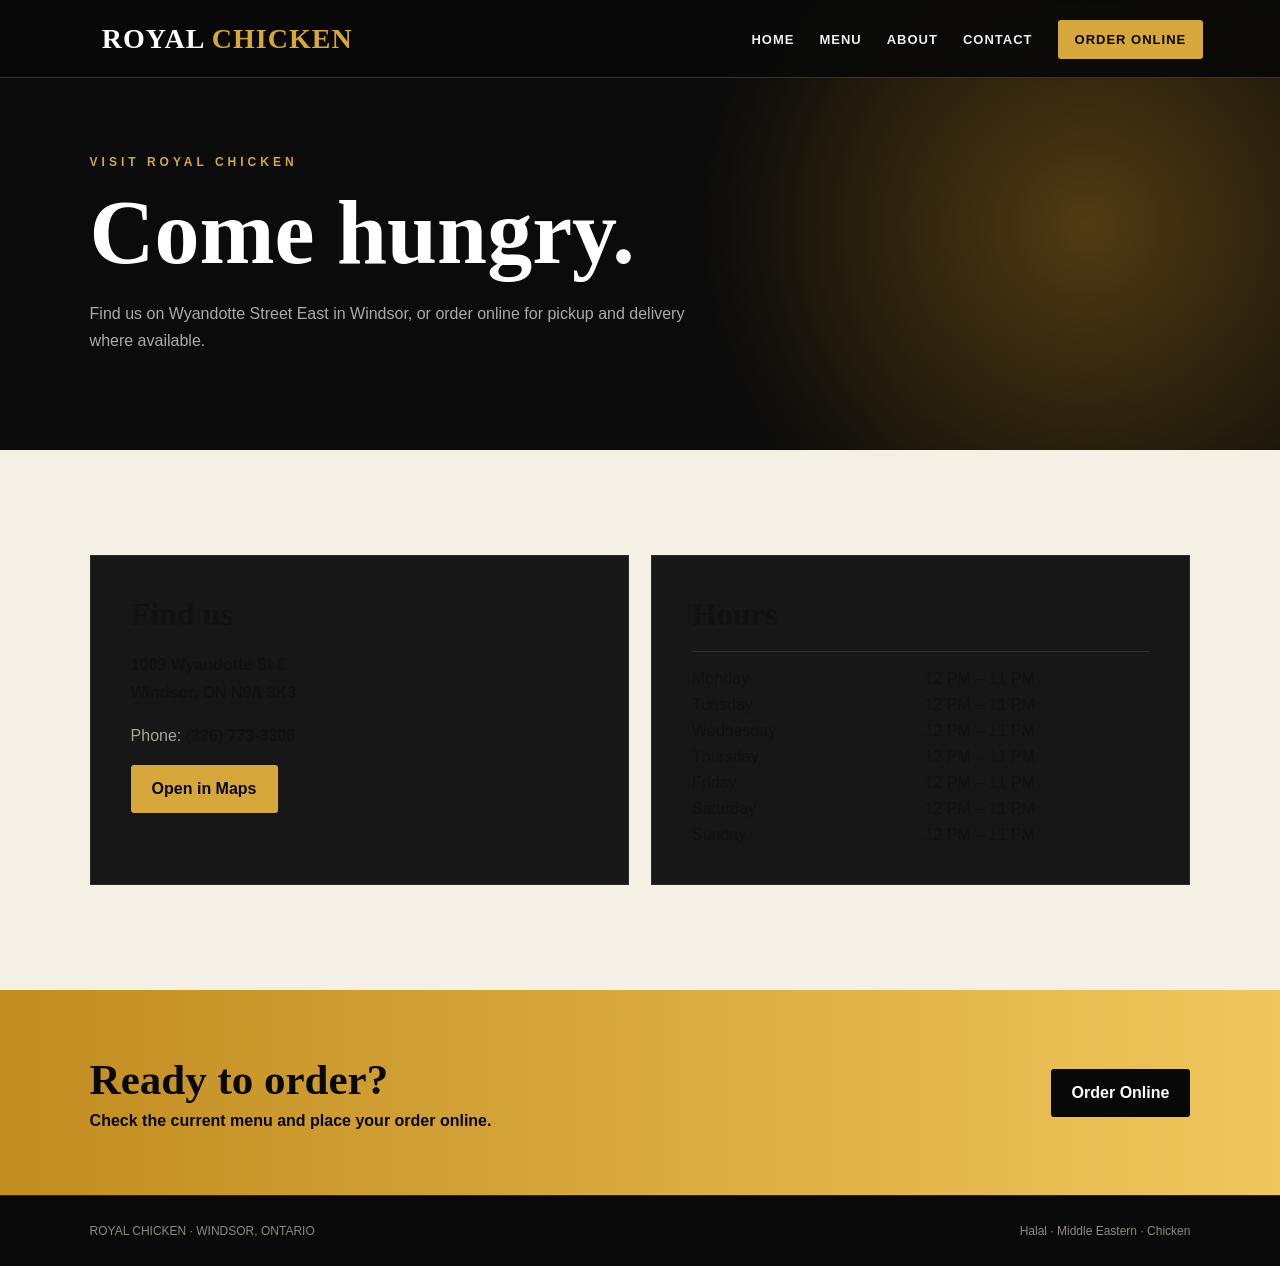
==== contact.html @ c107b050 "Add files via upload" ====
<!doctype html><html lang="en"><head><meta charset="utf-8"><meta name="viewport" content="width=device-width,initial-scale=1"><title>Royal Chicken — Contact</title><link rel="stylesheet" href="style.css"></head><body><nav><a class="logo" href="index.html">ROYAL <b>CHICKEN</b></a><div><a href="index.html">Home</a><a href="menu.html">Menu</a><a href="about.html">About</a><a href="contact.html">Contact</a><a class="order" href="https://www.ubereats.com/ca/store/royal-chicken/Nse8a4XnRPiCy6MXt8LmPw" target="_blank">Order Online</a></div></nav><main>
<section class="page-title"><div class="kicker">Visit Royal Chicken</div><h1>Come hungry.</h1><p>Find us on Wyandotte Street East in Windsor, or order online for pickup and delivery where available.</p></section>
<section class="cream"><div class="visit"><div class="box"><h3>Find us</h3><p><strong style="color:#111">1009 Wyandotte St E<br>Windsor, ON N9A 3K3</strong></p><p>Phone: <strong style="color:#111">(226) 773-3306</strong></p><a class="btn" href="https://www.google.com/maps/search/?api=1&query=1009+Wyandotte+St+E+Windsor+ON" target="_blank">Open in Maps</a></div><div class="box"><h3>Hours</h3><div class="hours"><span>Monday</span><span>12 PM – 11 PM</span><span>Tuesday</span><span>12 PM – 11 PM</span><span>Wednesday</span><span>12 PM – 11 PM</span><span>Thursday</span><span>12 PM – 11 PM</span><span>Friday</span><span>12 PM – 11 PM</span><span>Saturday</span><span>12 PM – 11 PM</span><span>Sunday</span><span>12 PM – 11 PM</span></div></div></div></section>
<div class="banner"><div><h2>Ready to order?</h2><p>Check the current menu and place your order online.</p></div><a class="btn" href="https://www.ubereats.com/ca/store/royal-chicken/Nse8a4XnRPiCy6MXt8LmPw" target="_blank">Order Online</a></div>
</main><footer><div>ROYAL CHICKEN · WINDSOR, ONTARIO</div><div>Halal · Middle Eastern · Chicken</div></footer></body></html>
---- style.css ----
:root{--black:#090909;--gold:#d6a73a;--gold2:#f1cb68;--cream:#f5f0e5;--gray:#bcb7ac}
*{box-sizing:border-box}html{scroll-behavior:smooth}body{margin:0;background:var(--black);color:#fff;font-family:Arial,Helvetica,sans-serif}
nav{position:fixed;z-index:20;top:0;left:0;right:0;height:78px;padding:0 6%;display:flex;align-items:center;justify-content:space-between;background:rgba(9,9,9,.94);border-bottom:1px solid rgba(214,167,58,.28);backdrop-filter:blur(10px)}
.logo{font:700 28px Georgia,serif;color:#fff}.logo b{color:var(--gold)}nav a{color:#eee;text-decoration:none;margin-left:25px;font-size:13px;font-weight:700;text-transform:uppercase;letter-spacing:1px}nav a:hover{color:var(--gold)}.order{background:var(--gold);color:#080808!important;padding:12px 17px;border-radius:3px}
.hero{min-height:92vh;padding:150px 7% 90px;display:grid;grid-template-columns:1fr 1fr;align-items:center;gap:60px;background:radial-gradient(circle at 80% 40%,#5a410f 0,transparent 32%),linear-gradient(120deg,#090909,#17130b)}
.kicker{text-transform:uppercase;letter-spacing:4px;color:var(--gold);font-weight:800;font-size:12px}.hero h1{font:700 clamp(58px,8vw,105px)/.86 Georgia,serif;margin:18px 0;letter-spacing:-4px}.hero p{font-size:18px;line-height:1.7;color:#d1ccc2;max-width:520px}.buttons{display:flex;gap:14px;margin-top:30px}.btn{display:inline-block;padding:15px 21px;background:var(--gold);color:#090909;text-decoration:none;font-weight:900;border-radius:3px}.btn.alt{background:transparent;color:#fff;border:1px solid #6e6658}.hero-art{height:590px;border:1px solid rgba(214,167,58,.35);position:relative;overflow:hidden;background:linear-gradient(145deg,#2a1d09,#a06c17 45%,#17100a)}.plate{position:absolute;width:72%;aspect-ratio:1;left:14%;top:16%;border-radius:50%;background:#f4efe2;box-shadow:0 30px 60px #000}.chicken{position:absolute;width:55%;height:30%;left:23%;top:36%;border-radius:50% 42% 48% 45%;background:linear-gradient(130deg,#6d260f,#d28132,#7a2b0e);transform:rotate(-8deg);box-shadow:0 15px 30px #000}.chicken:before{content:"";position:absolute;inset:25% 8%;background:repeating-linear-gradient(12deg,transparent 0 13px,rgba(20,10,4,.55) 14px 18px);border-radius:50%}.goldline{height:2px;width:85px;background:var(--gold);margin:24px 0}
section{padding:105px 7%}.cream{background:var(--cream);color:#111}.heading{display:flex;justify-content:space-between;gap:30px;align-items:end;margin-bottom:45px}.heading h2{font:700 52px/1 Georgia,serif;margin:0}.heading p{max-width:460px;color:#676158;line-height:1.7}.cards{display:grid;grid-template-columns:repeat(3,1fr);gap:18px}.card{background:#fff;border:1px solid #e1d8c8;padding:30px;min-height:240px}.card .num{color:#9a6d18;font-weight:900;letter-spacing:2px;font-size:12px}.card h3{font:700 29px Georgia;margin:17px 0 10px}.card p{color:#68635b;line-height:1.65}
.dark{background:#0f0f0f}.menu-grid{display:grid;grid-template-columns:1fr 1fr;gap:0 70px}.menu-item{padding:23px 0;border-bottom:1px solid #302c25}.top{display:flex;justify-content:space-between;font:700 21px Georgia;gap:15px}.price{color:var(--gold);white-space:nowrap}.menu-item p{color:#9f9a90;font-size:14px;line-height:1.5;margin:8px 0 0}
.banner{padding:65px 7%;background:linear-gradient(90deg,#c18c20,#f0c75d);color:#080808;display:flex;justify-content:space-between;align-items:center;gap:30px}.banner h2{font:700 43px Georgia;margin:0}.banner p{margin:8px 0 0;font-weight:700}.banner .btn{background:#080808;color:#fff}
.visit{display:grid;grid-template-columns:1fr 1fr;gap:22px}.box{padding:40px;background:#171717;border:1px solid #302c25}.box h3{font:700 32px Georgia;margin:0 0 18px}.box p,.box li{color:#aaa49a;line-height:1.7}.hours{display:grid;grid-template-columns:1fr 1fr;gap:8px;border-top:1px solid #332f28;padding-top:18px}
footer{padding:28px 7%;border-top:1px solid #29251e;color:#8f897e;display:flex;justify-content:space-between;font-size:12px}
.page-title{padding:155px 7% 80px;background:radial-gradient(circle at 85% 50%,#503b12,transparent 35%),#0b0b0b}.page-title h1{font:700 clamp(55px,8vw,90px) Georgia;margin:12px 0}.page-title p{color:#aaa;max-width:600px;line-height:1.7}
@media(max-width:800px){nav{height:65px}.logo{font-size:22px}nav a:not(.order){display:none}.hero{grid-template-columns:1fr;padding-top:120px}.hero-art{height:400px}.cards,.menu-grid,.visit{grid-template-columns:1fr}.heading{display:block}.heading p{margin-top:20px}.banner{display:block}.banner .btn{margin-top:20px}footer{display:block}footer div+div{margin-top:8px}}
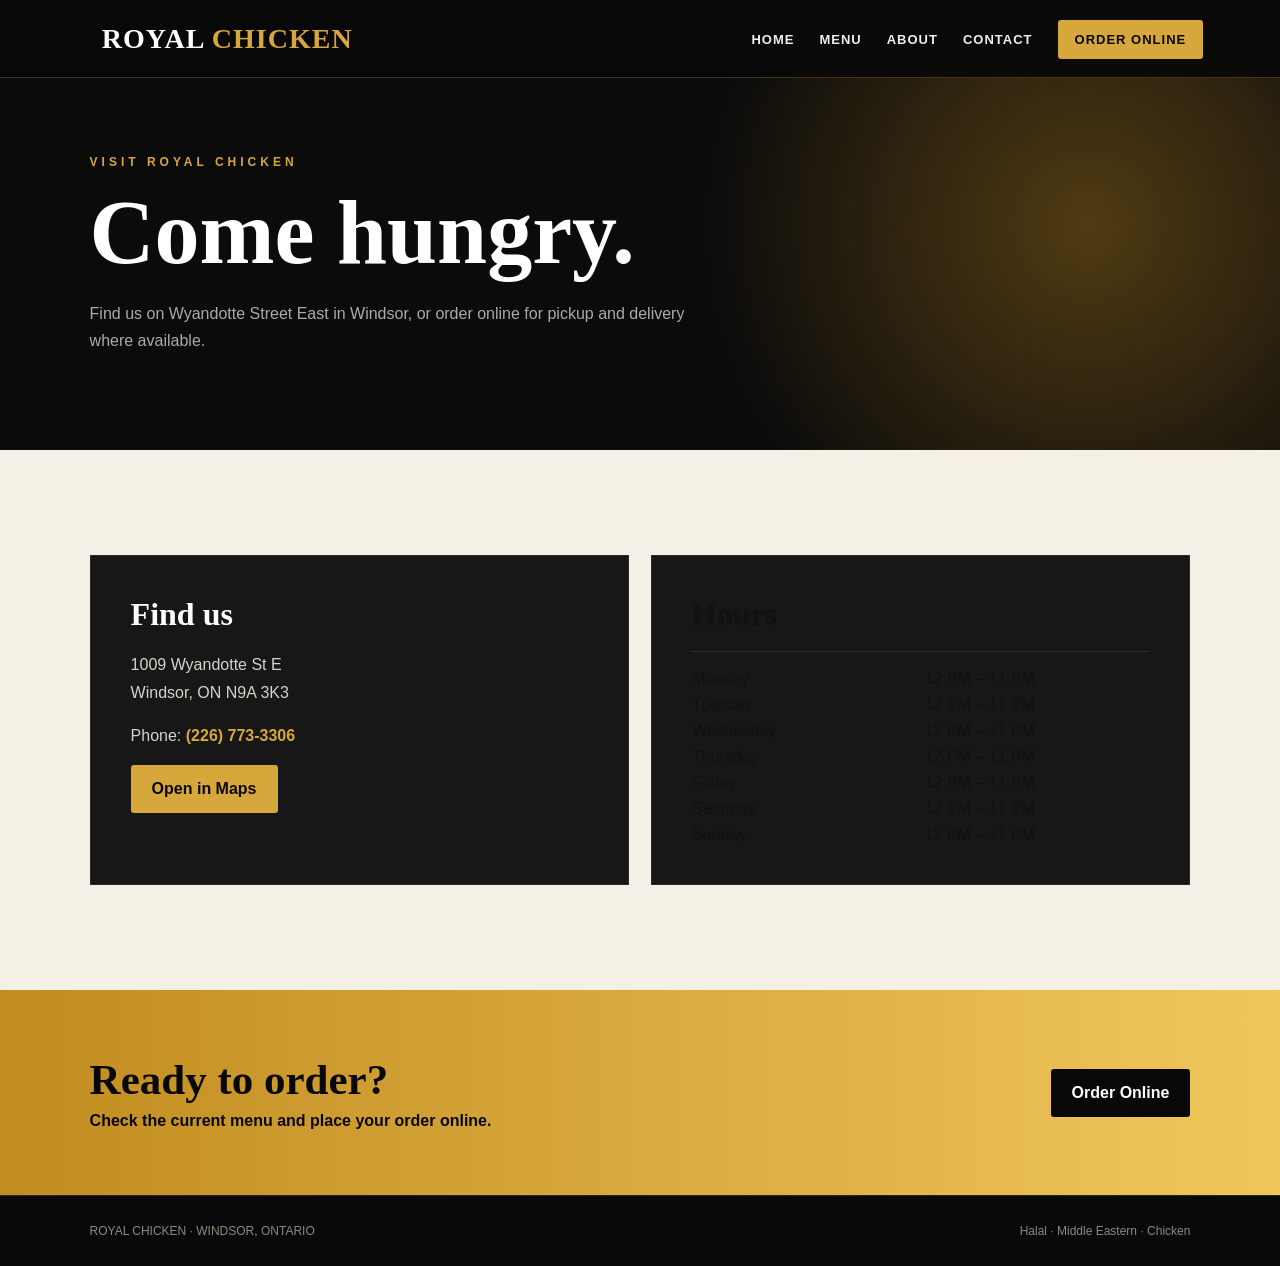
==== commit cd37242a: "Add files via upload" ====
--- a/contact.html
+++ b/contact.html
@@ -1,5 +1,5 @@
 <!doctype html><html lang="en"><head><meta charset="utf-8"><meta name="viewport" content="width=device-width,initial-scale=1"><title>Royal Chicken — Contact</title><link rel="stylesheet" href="style.css"></head><body><nav><a class="logo" href="index.html">ROYAL <b>CHICKEN</b></a><div><a href="index.html">Home</a><a href="menu.html">Menu</a><a href="about.html">About</a><a href="contact.html">Contact</a><a class="order" href="https://www.ubereats.com/ca/store/royal-chicken/Nse8a4XnRPiCy6MXt8LmPw" target="_blank">Order Online</a></div></nav><main>
 <section class="page-title"><div class="kicker">Visit Royal Chicken</div><h1>Come hungry.</h1><p>Find us on Wyandotte Street East in Windsor, or order online for pickup and delivery where available.</p></section>
-<section class="cream"><div class="visit"><div class="box"><h3>Find us</h3><p><strong style="color:#111">1009 Wyandotte St E<br>Windsor, ON N9A 3K3</strong></p><p>Phone: <strong style="color:#111">(226) 773-3306</strong></p><a class="btn" href="https://www.google.com/maps/search/?api=1&query=1009+Wyandotte+St+E+Windsor+ON" target="_blank">Open in Maps</a></div><div class="box"><h3>Hours</h3><div class="hours"><span>Monday</span><span>12 PM – 11 PM</span><span>Tuesday</span><span>12 PM – 11 PM</span><span>Wednesday</span><span>12 PM – 11 PM</span><span>Thursday</span><span>12 PM – 11 PM</span><span>Friday</span><span>12 PM – 11 PM</span><span>Saturday</span><span>12 PM – 11 PM</span><span>Sunday</span><span>12 PM – 11 PM</span></div></div></div></section>
+<section class="cream"><div class="visit"><div class="box" style="color:#fff"><h3 style="color:#fff">Find us</h3><p style="color:#d8d3ca">1009 Wyandotte St E<br>Windsor, ON N9A 3K3</p><p style="color:#d8d3ca">Phone: <strong style="color:#d6a73a">(226) 773-3306</strong></p><a class="btn" href="https://www.google.com/maps/search/?api=1&query=1009+Wyandotte+St+E+Windsor+ON" target="_blank">Open in Maps</a></div><div class="box"><h3>Hours</h3><div class="hours"><span>Monday</span><span>12 PM – 11 PM</span><span>Tuesday</span><span>12 PM – 11 PM</span><span>Wednesday</span><span>12 PM – 11 PM</span><span>Thursday</span><span>12 PM – 11 PM</span><span>Friday</span><span>12 PM – 11 PM</span><span>Saturday</span><span>12 PM – 11 PM</span><span>Sunday</span><span>12 PM – 11 PM</span></div></div></div></section>
 <div class="banner"><div><h2>Ready to order?</h2><p>Check the current menu and place your order online.</p></div><a class="btn" href="https://www.ubereats.com/ca/store/royal-chicken/Nse8a4XnRPiCy6MXt8LmPw" target="_blank">Order Online</a></div>
 </main><footer><div>ROYAL CHICKEN · WINDSOR, ONTARIO</div><div>Halal · Middle Eastern · Chicken</div></footer></body></html>
